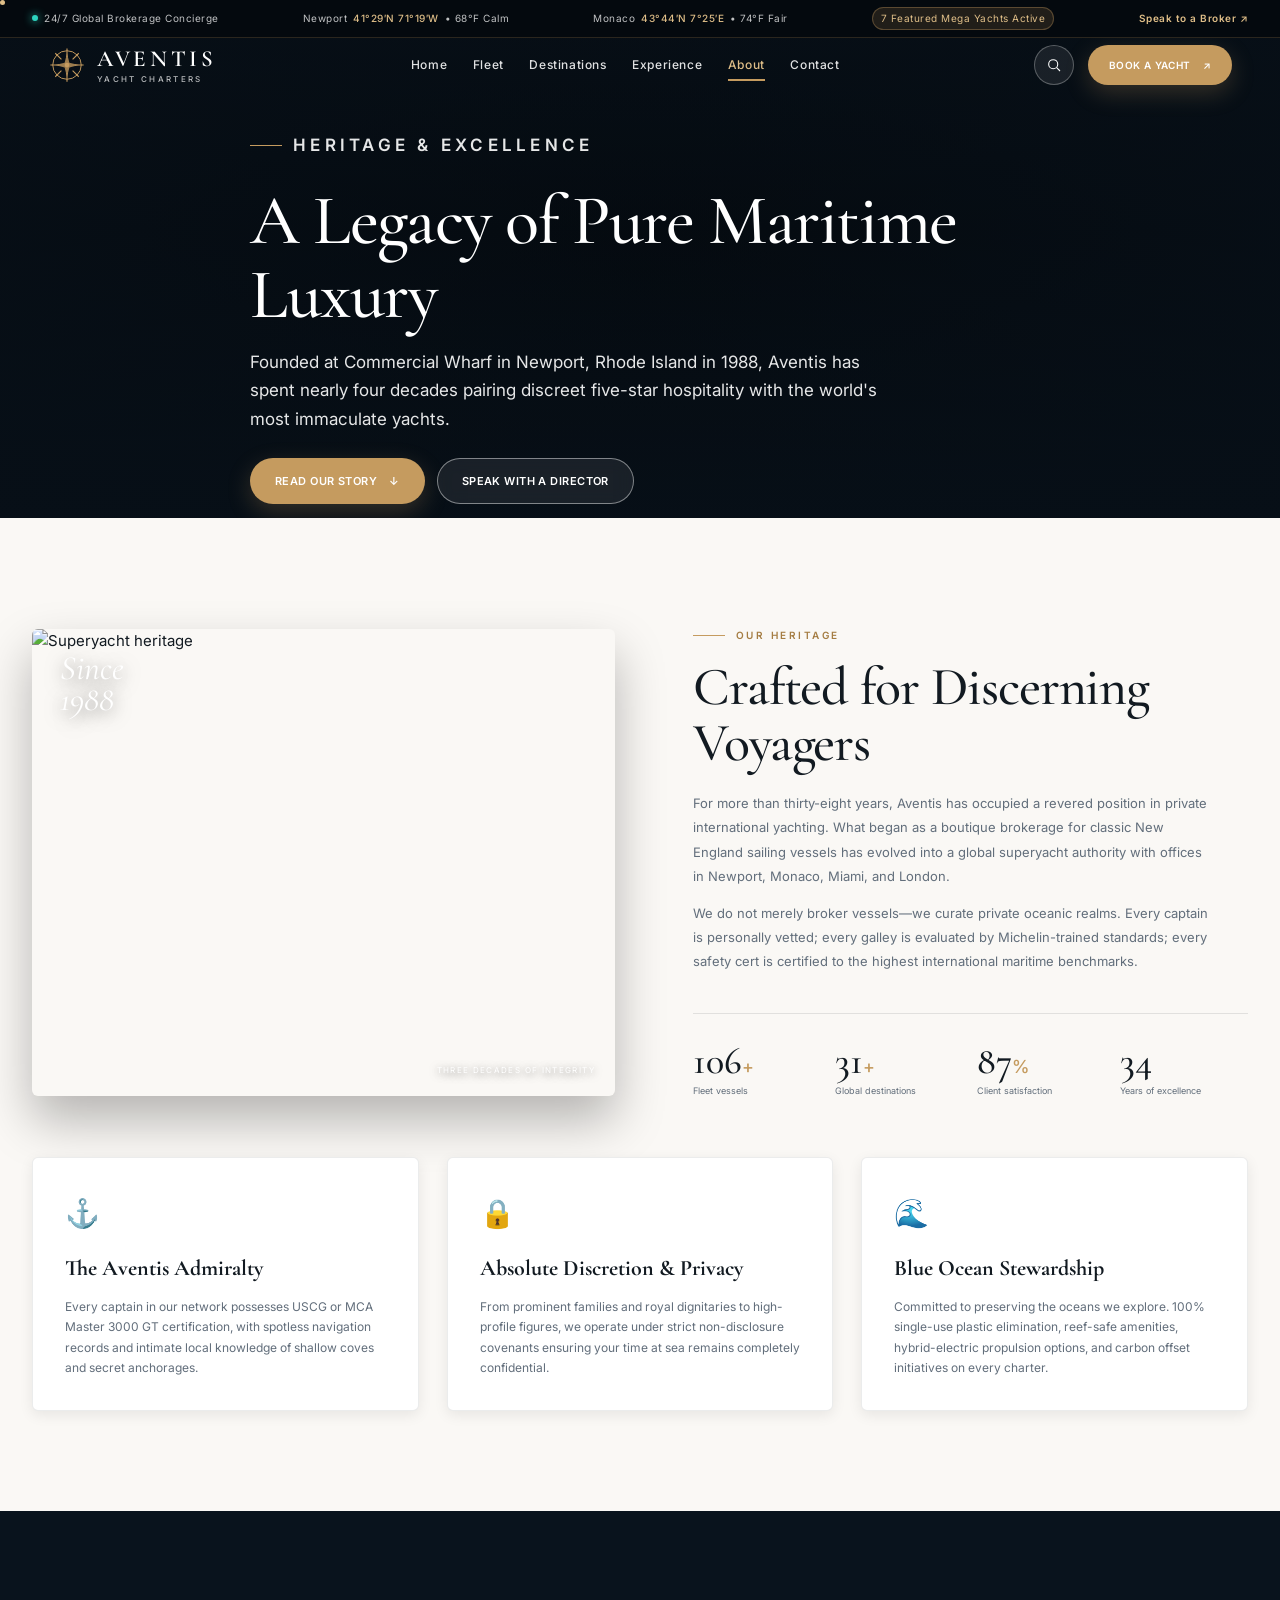
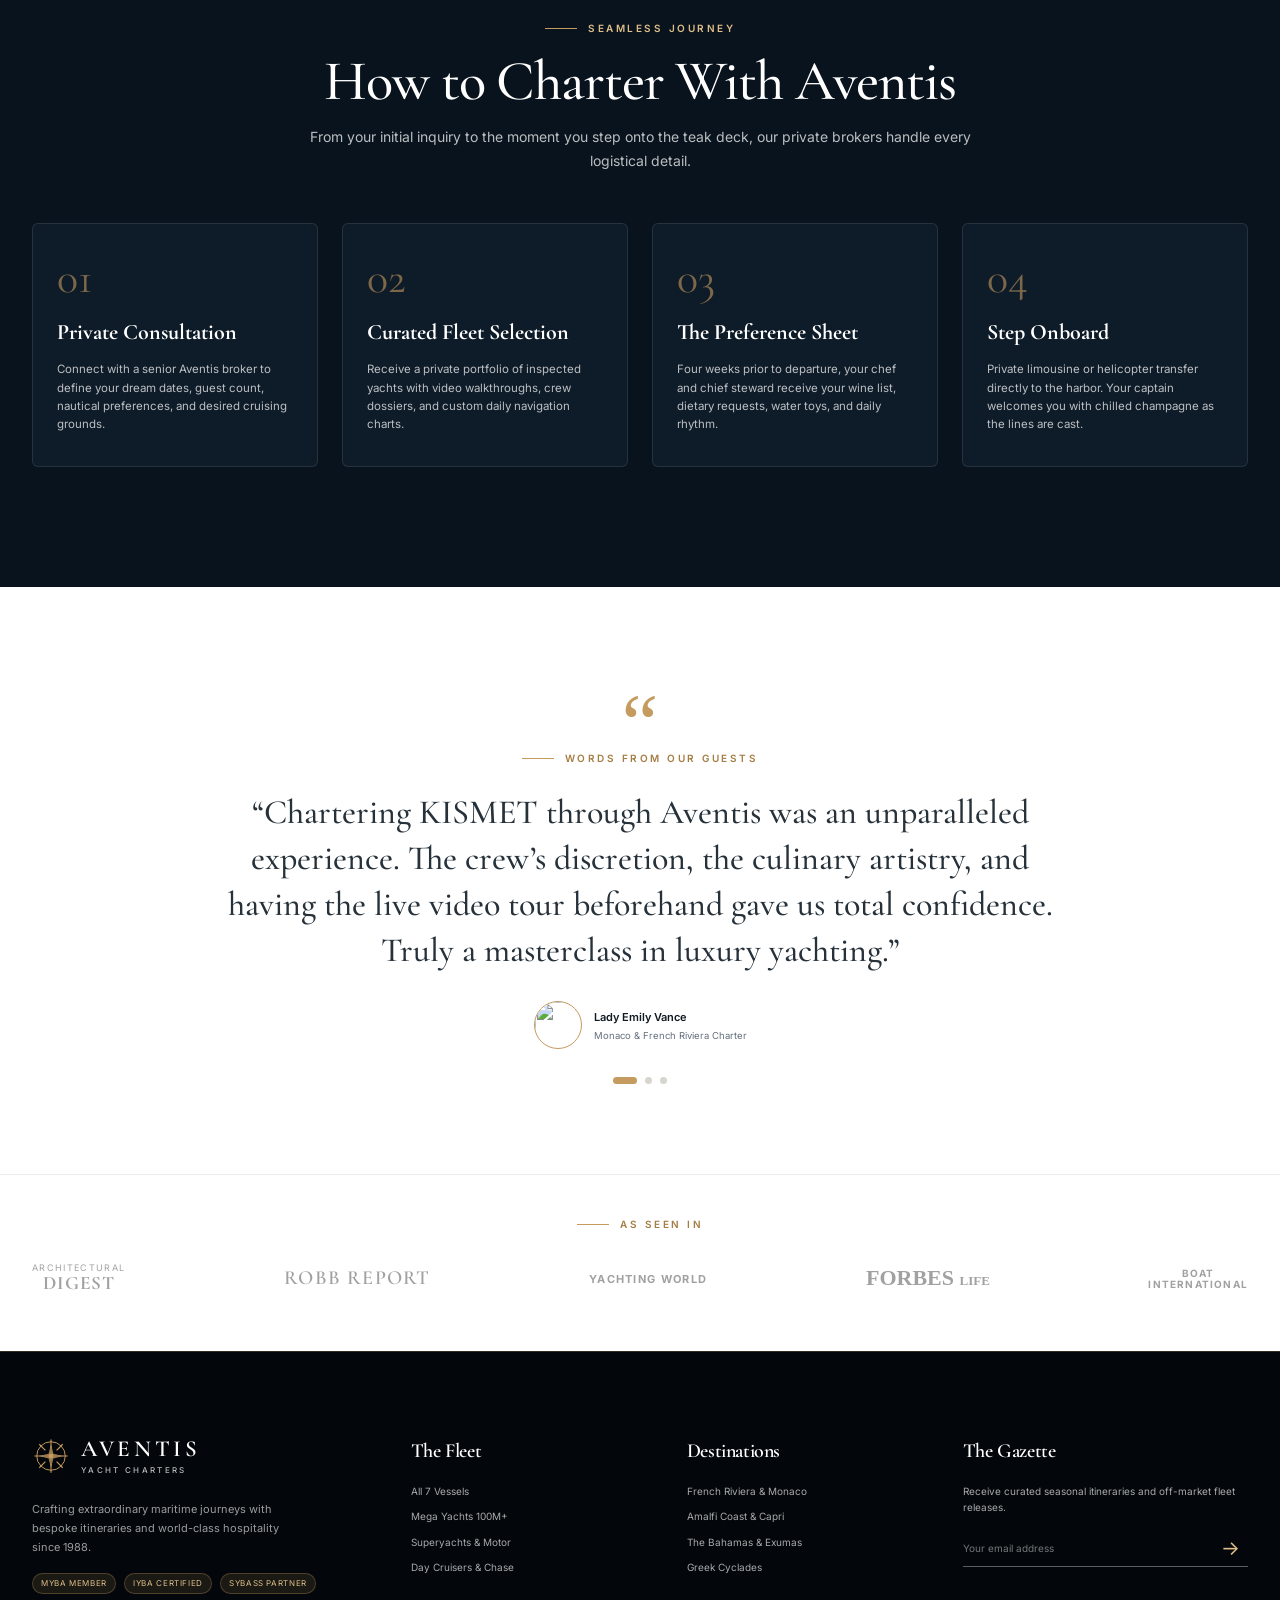
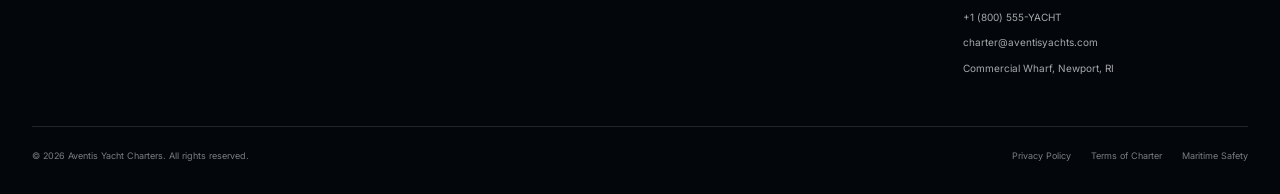
==== about.html @ bdf1cda4 "Update yacht website pages and media Co-authored-by: Copilot <223556219+Copilot@users.noreply.github" ====
<!doctype html>
<html lang="en">
<head>
  <meta charset="utf-8">
  <meta name="viewport" content="width=device-width, initial-scale=1">
  <meta name="theme-color" content="#070f17">
  <meta name="description" content="Discover the Aventis heritage. Established in 1988, setting the benchmark for luxury private yacht charters, master captain standards, and blue ocean stewardship.">
  <title>About Us — The Aventis Heritage &amp; Admiralty Standards</title>
  <link rel="preconnect" href="https://fonts.googleapis.com">
  <link rel="preconnect" href="https://fonts.gstatic.com" crossorigin>
  <link href="https://fonts.googleapis.com/css2?family=Cormorant+Garamond:ital,wght@0,400;0,500;0,600;0,700;1,400;1,600&family=Inter:wght@300;400;500;600;700&display=swap" rel="stylesheet">
  
  <!-- Modular Stylesheets -->
  <link rel="stylesheet" href="css/global.css">
  <link rel="stylesheet" href="css/about.css">
  <link rel="stylesheet" href="css/modals.css">

  <!-- Modular Scripts -->
  <script src="js/global.js" defer></script>
  <script src="js/video-manager.js" defer></script>
  <script src="js/contact.js" defer></script>
</head>
<body>
  <a class="skip-link" href="#main">Skip to content</a>
  <div class="cursor-dot" aria-hidden="true"></div>
  <div class="cursor-ring" aria-hidden="true"></div>

  <!-- Top Ocean Ticker -->
  <div class="top-status-bar" aria-label="Global charter status">
    <div class="container status-bar-inner">
      <span class="status-item"><i class="status-beacon"></i> 24/7 Global Brokerage Concierge</span>
      <span class="status-item">Newport <strong>41°29′N 71°19′W</strong> • 68°F Calm</span>
      <span class="status-item">Monaco <strong>43°44′N 7°25′E</strong> • 74°F Fair</span>
      <span class="status-item status-badge-hot">7 Featured Mega Yachts Active</span>
      <a class="status-link" href="contact.html">Speak to a Broker ↗</a>
    </div>
  </div>

  <header class="site-header" id="main-header">
    <a class="brand" href="index.html" aria-label="Aventis Yacht Charters home">
      <svg class="brand-mark" viewBox="0 0 48 48" aria-hidden="true">
        <circle cx="24" cy="24" r="18" fill="none" stroke="currentColor" stroke-width="1.2"/>
        <circle cx="24" cy="24" r="3" fill="currentColor"/>
        <path d="M24 3v11m0 20v11M3 24h11m20 0h11M9.15 9.15l7.78 7.78m14.14 14.14 7.78 7.78m0-29.7-7.78 7.78M16.93 31.07l-7.78 7.78" fill="none" stroke="currentColor" stroke-width="1.4"/>
        <path d="m24 9 3 12-3 3-3-3 3-12Zm15 15-12 3-3-3 3-3 12 3ZM24 39l-3-12 3-3 3 3-3 12ZM9 24l12-3 3 3-3 3-12-3Z" fill="currentColor" opacity=".78"/>
      </svg>
      <span class="brand-type"><strong>AVENTIS</strong><small>YACHT CHARTERS</small></span>
    </a>
    <nav class="desktop-nav" aria-label="Main navigation">
      <a href="index.html">Home</a>
      <a href="fleet.html">Fleet</a>
      <a href="destinations.html">Destinations</a>
      <a href="experience.html">Experience</a>
      <a href="about.html" class="active">About</a>
      <a href="contact.html">Contact</a>
    </nav>
    <div class="header-actions">
      <button class="icon-button search-open" type="button" aria-label="Open yacht search">
        <svg viewBox="0 0 24 24" aria-hidden="true"><circle cx="10.8" cy="10.8" r="6.8"/><path d="m16 16 5 5"/></svg>
      </button>
      <button class="button button-gold header-book" type="button" data-open-booking>Book a Yacht <span aria-hidden="true">↗</span></button>
      <button class="menu-toggle" type="button" aria-expanded="false" aria-controls="mobile-nav" aria-label="Open navigation"><span></span><span></span></button>
    </div>
    <nav class="mobile-nav" id="mobile-nav" aria-label="Mobile navigation" hidden>
      <a href="index.html">Home</a>
      <a href="fleet.html">Fleet</a>
      <a href="destinations.html">Destinations</a>
      <a href="experience.html">Experience</a>
      <a href="about.html" class="active">About</a>
      <a href="contact.html">Contact</a>
      <button class="button button-gold" type="button" data-open-booking>Book a Yacht <span aria-hidden="true">↗</span></button>
    </nav>
  </header>

  <main id="main">
    <!-- SUBPAGE HERO BANNER -->
    <section class="subpage-hero" aria-label="About Aventis">
      <video class="subpage-hero-video" autoplay muted loop playsinline preload="auto">
        <source src="Public/Fleet/Sunseeker%2088%20Yacht(1080P_HD).mp4" type="video/mp4">
      </video>
      <div class="subpage-hero-shade"></div>
      <div class="container subpage-hero-content">
        <p class="eyebrow"><span></span>Heritage &amp; Excellence</p>
        <h1>A Legacy of Pure Maritime Luxury</h1>
        <p>Founded at Commercial Wharf in Newport, Rhode Island in 1988, Aventis has spent nearly four decades pairing discreet five-star hospitality with the world's most immaculate yachts.</p>
        <div style="display:flex;gap:12px;flex-wrap:wrap;">
          <a class="button button-gold" href="#heritage-story">Read Our Story <span aria-hidden="true">↓</span></a>
          <button class="button button-glass" type="button" data-open-booking>Speak With a Director</button>
        </div>
      </div>
    </section>

    <!-- HERITAGE & PEDIGREE -->
    <section class="about-section section-light" id="heritage-story">
      <div class="container about-grid">
        <div class="about-image media-frame reveal">
          <img src="https://images.unsplash.com/photo-1544551763-46a013bb70d5?auto=format&fit=crop&w=1200&q=85" alt="Superyacht heritage" loading="lazy">
          <span class="heritage-badge">Since<br>1988</span>
          <span class="image-caption">Three Decades of Integrity</span>
        </div>
        <div class="about-copy reveal">
          <p class="eyebrow eyebrow-dark"><span></span>Our heritage</p>
          <h2>Crafted for Discerning Voyagers</h2>
          <p>For more than thirty-eight years, Aventis has occupied a revered position in private international yachting. What began as a boutique brokerage for classic New England sailing vessels has evolved into a global superyacht authority with offices in Newport, Monaco, Miami, and London.</p>
          <p>We do not merely broker vessels—we curate private oceanic realms. Every captain is personally vetted; every galley is evaluated by Michelin-trained standards; every safety cert is certified to the highest international maritime benchmarks.</p>
          
          <div class="stats-grid" aria-label="Aventis by the numbers">
            <div class="stat"><strong><span class="stat-number" data-target="120">0</span><em>+</em></strong><span>Fleet vessels</span></div>
            <div class="stat"><strong><span class="stat-number" data-target="35">0</span><em>+</em></strong><span>Global destinations</span></div>
            <div class="stat"><strong><span class="stat-number" data-target="98">0</span><em>%</em></strong><span>Client satisfaction</span></div>
            <div class="stat"><strong><span class="stat-number" data-target="38">0</span></strong><span>Years of excellence</span></div>
          </div>
        </div>
      </div>

      <!-- THE 3 AVENTIS PILLARS -->
      <div class="container about-pillars-grid reveal">
        <div class="about-pillar-card">
          <div class="pillar-icon">⚓</div>
          <h4>The Aventis Admiralty</h4>
          <p>Every captain in our network possesses USCG or MCA Master 3000 GT certification, with spotless navigation records and intimate local knowledge of shallow coves and secret anchorages.</p>
        </div>
        <div class="about-pillar-card">
          <div class="pillar-icon">🔒</div>
          <h4>Absolute Discretion &amp; Privacy</h4>
          <p>From prominent families and royal dignitaries to high-profile figures, we operate under strict non-disclosure covenants ensuring your time at sea remains completely confidential.</p>
        </div>
        <div class="about-pillar-card">
          <div class="pillar-icon">🌊</div>
          <h4>Blue Ocean Stewardship</h4>
          <p>Committed to preserving the oceans we explore. 100% single-use plastic elimination, reef-safe amenities, hybrid-electric propulsion options, and carbon offset initiatives on every charter.</p>
        </div>
      </div>
    </section>

    <!-- CHARTER PROCESS: HOW IT WORKS -->
    <section class="process-section section-dark">
      <div class="container">
        <div class="section-heading centered reveal">
          <p class="eyebrow"><span></span>Seamless Journey</p>
          <h2>How to Charter With Aventis</h2>
          <p>From your initial inquiry to the moment you step onto the teak deck, our private brokers handle every logistical detail.</p>
        </div>
        <div class="process-steps-grid reveal">
          <div class="process-card">
            <span class="process-number">01</span>
            <h4>Private Consultation</h4>
            <p>Connect with a senior Aventis broker to define your dream dates, guest count, nautical preferences, and desired cruising grounds.</p>
          </div>
          <div class="process-card">
            <span class="process-number">02</span>
            <h4>Curated Fleet Selection</h4>
            <p>Receive a private portfolio of inspected yachts with video walkthroughs, crew dossiers, and custom daily navigation charts.</p>
          </div>
          <div class="process-card">
            <span class="process-number">03</span>
            <h4>The Preference Sheet</h4>
            <p>Four weeks prior to departure, your chef and chief steward receive your wine list, dietary requests, water toys, and daily rhythm.</p>
          </div>
          <div class="process-card">
            <span class="process-number">04</span>
            <h4>Step Onboard</h4>
            <p>Private limousine or helicopter transfer directly to the harbor. Your captain welcomes you with chilled champagne as the lines are cast.</p>
          </div>
        </div>
      </div>
    </section>

    <!-- TESTIMONIALS & CLIENT WORDS -->
    <section class="testimonials-section">
      <div class="container testimonial-container reveal">
        <span class="quote-mark" aria-hidden="true">“</span>
        <p class="eyebrow eyebrow-dark"><span></span>Words from our guests</p>
        
        <div class="testimonial-slide active" data-testimonial="0">
          <blockquote>“Chartering KISMET through Aventis was an unparalleled experience. The crew’s discretion, the culinary artistry, and having the live video tour beforehand gave us total confidence. Truly a masterclass in luxury yachting.”</blockquote>
          <div class="author">
            <img src="https://images.unsplash.com/photo-1534528741775-53994a69daeb?auto=format&fit=crop&w=160&h=160&q=80" alt="" loading="lazy">
            <div><strong>Lady Emily Vance</strong><span>Monaco &amp; French Riviera Charter</span></div>
          </div>
        </div>

        <div class="testimonial-slide" data-testimonial="1" aria-hidden="true">
          <blockquote>“From the first conversation in Newport to our final sunset in the Exumas on M/Y ONYX, every detail was effortless. The chef accommodated every dietary desire of our three children without skipping a beat.”</blockquote>
          <div class="author">
            <img src="https://images.unsplash.com/photo-1500648767791-00dcc994a43e?auto=format&fit=crop&w=160&h=160&q=80" alt="" loading="lazy">
            <div><strong>James R. Whitmore</strong><span>Bahamas Charter Client</span></div>
          </div>
        </div>

        <div class="testimonial-slide" data-testimonial="2" aria-hidden="true">
          <blockquote>“A truly bespoke service. Our captain steered us into quiet bays in the Greek Cyclades that other vessels simply didn’t know existed. We have already booked our third summer with Aventis.”</blockquote>
          <div class="author">
            <img src="https://images.unsplash.com/photo-1531123897727-8f129e1688ce?auto=format&fit=crop&w=160&h=160&q=80" alt="" loading="lazy">
            <div><strong>Isabelle Laurent</strong><span>Greek Cyclades &amp; Amalfi Client</span></div>
          </div>
        </div>

        <div class="testimonial-controls" role="group" aria-label="Choose a testimonial">
          <button class="testimonial-dot active" type="button" aria-label="Testimonial 1" aria-pressed="true"></button>
          <button class="testimonial-dot" type="button" aria-label="Testimonial 2" aria-pressed="false"></button>
          <button class="testimonial-dot" type="button" aria-label="Testimonial 3" aria-pressed="false"></button>
        </div>
      </div>
    </section>

    <!-- PRESS SECTION -->
    <section class="press-section">
      <div class="container press-inner">
        <p class="eyebrow eyebrow-dark"><span></span>As seen in</p>
        <div class="press-logos">
          <span>ARCHITECTURAL<br><b>DIGEST</b></span>
          <span class="robb">ROBB REPORT</span>
          <span class="yachting">YACHTING WORLD</span>
          <span class="forbes">FORBES <i>LIFE</i></span>
          <span class="boat">BOAT<br>INTERNATIONAL</span>
        </div>
      </div>
    </section>
  </main>

  <!-- FOOTER -->
  <footer class="site-footer">
    <div class="container footer-grid">
      <div class="footer-brand">
        <a class="brand" href="index.html" aria-label="Aventis Yacht Charters home">
          <svg class="brand-mark" viewBox="0 0 48 48" aria-hidden="true"><circle cx="24" cy="24" r="18" fill="none" stroke="currentColor" stroke-width="1.2"/><circle cx="24" cy="24" r="3" fill="currentColor"/><path d="M24 3v11m0 20v11M3 24h11m20 0h11M9.15 9.15l7.78 7.78m14.14 14.14 7.78 7.78m0-29.7-7.78 7.78M16.93 31.07l-7.78 7.78" fill="none" stroke="currentColor" stroke-width="1.4"/><path d="m24 9 3 12-3 3-3-3 3-12Zm15 15-12 3-3-3 3-3 12 3ZM24 39l-3-12 3-3 3 3-3 12ZM9 24l12-3 3 3-3 3-12-3Z" fill="currentColor" opacity=".78"/></svg>
          <span class="brand-type"><strong>AVENTIS</strong><small>YACHT CHARTERS</small></span>
        </a>
        <p>Crafting extraordinary maritime journeys with bespoke itineraries and world-class hospitality since 1988.</p>
        <div class="accreditations-row">
          <span class="cert-pill">MYBA Member</span>
          <span class="cert-pill">IYBA Certified</span>
          <span class="cert-pill">SYBAss Partner</span>
        </div>
      </div>
      <div class="footer-column">
        <h2>The Fleet</h2>
        <a href="fleet.html">All 7 Vessels</a>
        <a href="fleet.html">Mega Yachts 100M+</a>
        <a href="fleet.html">Superyachts &amp; Motor</a>
        <a href="fleet.html">Day Cruisers &amp; Chase</a>
      </div>
      <div class="footer-column">
        <h2>Destinations</h2>
        <a href="destinations.html">French Riviera &amp; Monaco</a>
        <a href="destinations.html">Amalfi Coast &amp; Capri</a>
        <a href="destinations.html">The Bahamas &amp; Exumas</a>
        <a href="destinations.html">Greek Cyclades</a>
      </div>
      <div class="footer-column footer-concierge">
        <h2>The Gazette</h2>
        <p>Receive curated seasonal itineraries and off-market fleet releases.</p>
        <form class="newsletter-form">
          <label class="visually-hidden" for="newsletter-email">Email address</label>
          <input id="newsletter-email" name="email" type="email" placeholder="Your email address" required>
          <button type="submit" aria-label="Sign up for the newsletter">→</button>
        </form>
        <p class="form-status" aria-live="polite"></p>
        <a href="tel:+18005559224">+1 (800) 555-YACHT</a>
        <a href="mailto:charter@aventisyachts.com">charter@aventisyachts.com</a>
        <span>Commercial Wharf, Newport, RI</span>
      </div>
    </div>

    <div class="container footer-bottom">
      <span>© 2026 Aventis Yacht Charters. All rights reserved.</span>
      <div>
        <a href="contact.html">Privacy Policy</a>
        <a href="contact.html">Terms of Charter</a>
        <a href="contact.html">Maritime Safety</a>
      </div>
    </div>
  </footer>

  <!-- MODALS -->
  <dialog class="site-dialog search-dialog" id="search-modal" aria-labelledby="search-title">
    <button class="dialog-close" type="button" aria-label="Close search">×</button>
    <div class="dialog-inner">
      <p class="eyebrow"><span></span>Find your next escape</p>
      <h2 id="search-title">Where will the sea take you?</h2>
      <form class="search-form">
        <label class="visually-hidden" for="yacht-search">Search yachts and destinations</label>
        <input id="yacht-search" type="search" placeholder="Try “Newport”, “Monaco”, or “heritage”">
        <button type="submit" aria-label="Search">↗</button>
      </form>
      <p class="search-result" aria-live="polite"></p>
    </div>
  </dialog>

  <dialog class="site-dialog booking-dialog" id="booking-modal" aria-labelledby="booking-title">
    <button class="dialog-close" type="button" aria-label="Close booking request">×</button>
    <div class="dialog-inner">
      <p class="eyebrow"><span></span>Your journey begins here</p>
      <h2 id="booking-title">Speak with a Charter Broker</h2>
      <p class="dialog-intro">Tell us a little about the voyage you have in mind. We will curate the ideal yacht, captain, and itinerary.</p>
      <form class="booking-form">
        <label>
          <span>Preferred Vessel</span>
          <select name="yacht" id="booking-yacht-select">
            <option value="">Select a yacht</option>
            <option value="KISMET">KISMET (400 FT / 122M Mega Yacht)</option>
            <option value="LANA">LANA (351 FT / 107M Mega Yacht)</option>
            <option value="ENERGY">ENERGY (255 FT / 78M Superyacht)</option>
            <option value="M/Y ONYX">M/Y ONYX (110 FT Riva Dolcevita)</option>
            <option value="Sunseeker 88 Yacht">Sunseeker 88 Yacht</option>
            <option value="Sunseeker 76 Yacht">Sunseeker 76 Yacht</option>
            <option value="Riva Rivamare">Riva Rivamare (39 FT Day Cruiser)</option>
            <option value="Open to recommendations">Open to recommendations</option>
          </select>
        </label>
        <label>
          <span>Destination or Region</span>
          <input name="destination" placeholder="Where would you like to sail?" required>
        </label>
        <div class="form-row">
          <label>
            <span>Preferred Dates</span>
            <input name="dates" placeholder="e.g. Summer 2026 or specific week">
          </label>
          <label>
            <span>Number of Guests</span>
            <input name="guests" type="number" min="1" max="36" placeholder="e.g. 10">
          </label>
        </div>
        <div class="form-row">
          <label>
            <span>Your Name</span>
            <input name="name" placeholder="Full name" required>
          </label>
          <label>
            <span>Email Address</span>
            <input name="email" type="email" placeholder="name@domain.com" required>
          </label>
        </div>
        <label>
          <span>Special Requests</span>
          <textarea name="requests" rows="3" placeholder="Share anything that would make it extraordinary..."></textarea>
        </label>
        <button class="button button-gold" type="submit">Prepare my inquiry <span aria-hidden="true">↗</span></button>
        <p class="form-status" aria-live="polite">This preview prepares your bespoke inquiry.</p>
      </form>
    </div>
  </dialog>
</body>
</html>
---- css/global.css ----
/* ==========================================================================
   AVENTIS YACHT CHARTERS - GLOBAL DESIGN SYSTEM & FOUNDATION
   ========================================================================== */

:root {
  color-scheme: light;
  --navy: #070f17;
  --navy-dark: #03070b;
  --navy-card: #0e1b28;
  --navy-raised: #132435;
  --gold: #c59b5f;
  --gold-light: #dfbe88;
  --gold-glow: rgba(197, 155, 95, 0.35);
  --cream: #faf8f5;
  --cream-card: #f4efea;
  --cream-light: #ffffff;
  --ink: #121a21;
  --muted: #626e7b;
  --dim: rgba(255, 255, 255, 0.72);
  --serif: "Cormorant Garamond", Georgia, serif;
  --sans: "Inter", -apple-system, BlinkMacSystemFont, "Segoe UI", sans-serif;
  --ease: cubic-bezier(0.16, 1, 0.3, 1);
  --shadow-sm: 0 4px 14px rgba(0, 0, 0, 0.08);
  --shadow-md: 0 12px 32px rgba(0, 0, 0, 0.16);
  --shadow-lg: 0 24px 50px rgba(0, 0, 0, 0.28);
  --shadow-glow: 0 8px 30px rgba(197, 155, 95, 0.25);
}

* { box-sizing: border-box; }
html { scroll-behavior: smooth; scroll-padding-top: 100px; }
body {
  margin: 0;
  background: var(--cream);
  color: var(--ink);
  font-family: var(--sans);
  font-size: 15px;
  line-height: 1.65;
  -webkit-font-smoothing: antialiased;
}
body.dialog-open { overflow: hidden; }

button, input, textarea, select { font: inherit; }
button, a { -webkit-tap-highlight-color: transparent; }
button { color: inherit; }
a { color: inherit; text-decoration: none; }
img, video { display: block; width: 100%; }
::selection { background: var(--gold); color: white; }

.container {
  width: min(1360px, calc(100% - 64px));
  margin-inline: auto;
}

.visually-hidden {
  position: absolute;
  width: 1px;
  height: 1px;
  padding: 0;
  margin: -1px;
  overflow: hidden;
  clip: rect(0, 0, 0, 0);
  white-space: nowrap;
  border: 0;
}

.skip-link {
  position: fixed;
  z-index: 2000;
  top: 12px;
  left: 12px;
  transform: translateY(-160%);
  padding: 10px 16px;
  background: white;
  color: var(--navy);
  font-weight: 600;
  border-radius: 4px;
  transition: transform 0.2s;
}
.skip-link:focus { transform: translateY(0); }

/* TOP OCEAN STATUS TICKER */
.top-status-bar {
  position: relative;
  z-index: 1001;
  background: #04090e;
  border-bottom: 1px solid rgba(197, 155, 95, 0.2);
  color: rgba(255, 255, 255, 0.75);
  font-size: 10px;
  letter-spacing: 0.05em;
  padding: 7px 0;
}
.status-bar-inner {
  display: flex;
  align-items: center;
  justify-content: space-between;
  flex-wrap: wrap;
  gap: 12px;
}
.status-item {
  display: inline-flex;
  align-items: center;
  gap: 6px;
}
.status-item strong {
  color: var(--gold-light);
  font-weight: 500;
}
.status-beacon {
  width: 6px;
  height: 6px;
  background: #2dd4bf;
  border-radius: 50%;
  box-shadow: 0 0 8px #2dd4bf;
  animation: pulse-dot 2s infinite ease-in-out;
}
.status-badge-hot {
  background: rgba(197, 155, 95, 0.15);
  border: 1px solid rgba(197, 155, 95, 0.35);
  padding: 2px 8px;
  border-radius: 999px;
  color: var(--gold-light);
}
.status-link {
  color: var(--gold-light);
  font-weight: 600;
  transition: color 0.2s;
}
.status-link:hover { color: #ffffff; }

/* SITE HEADER */
.site-header {
  position: fixed;
  top: 29px;
  right: 0;
  left: 0;
  z-index: 1000;
  display: flex;
  align-items: center;
  justify-content: space-between;
  padding: 16px 48px;
  color: #fff;
  transition: top 0.3s ease, background 0.4s ease, padding 0.4s ease, box-shadow 0.4s ease, border-color 0.4s ease;
}
.site-header.scrolled {
  top: 0;
  padding-block: 12px;
  background: rgba(7, 15, 23, 0.94);
  border-bottom: 1px solid rgba(197, 155, 95, 0.25);
  box-shadow: 0 10px 30px rgba(0, 0, 0, 0.35);
  backdrop-filter: blur(18px);
}
.brand {
  display: inline-flex;
  align-items: center;
  gap: 11px;
  flex: 0 0 auto;
  color: var(--gold);
}
.brand-mark { width: 38px; height: 38px; }
.brand-type { display: grid; line-height: 1.05; }
.brand-type strong {
  color: white;
  font-family: var(--serif);
  font-size: 23px;
  font-weight: 600;
  letter-spacing: 0.16em;
}
.brand-type small {
  color: rgba(255, 255, 255, 0.72);
  font-size: 8px;
  font-weight: 500;
  letter-spacing: 0.29em;
  margin-top: 4px;
}
.desktop-nav {
  display: flex;
  align-items: center;
  gap: clamp(16px, 2vw, 32px);
  margin-inline: auto;
  padding-inline: 24px;
}
.desktop-nav a {
  position: relative;
  color: rgba(255, 255, 255, 0.88);
  font-size: 12px;
  font-weight: 500;
  letter-spacing: 0.05em;
  transition: color 0.25s;
}
.desktop-nav a::after {
  position: absolute;
  content: "";
  left: 50%;
  bottom: -6px;
  width: 0;
  height: 1.5px;
  background: var(--gold);
  transition: width 0.3s var(--ease), left 0.3s var(--ease);
}
.desktop-nav a:hover,
.desktop-nav a.active {
  color: var(--gold-light);
}
.desktop-nav a:hover::after,
.desktop-nav a.active::after {
  left: 0;
  width: 100%;
}

.header-actions { display: flex; align-items: center; gap: 14px; }
.icon-button, .menu-toggle {
  width: 40px;
  height: 40px;
  display: grid;
  place-items: center;
  background: rgba(255, 255, 255, 0.08);
  border: 1px solid rgba(255, 255, 255, 0.28);
  border-radius: 50%;
  color: white;
  cursor: pointer;
  transition: all 0.3s;
}
.icon-button:hover { border-color: var(--gold); color: var(--gold); }
.icon-button svg { width: 16px; height: 16px; fill: none; stroke: currentColor; stroke-width: 1.6; }

/* BUTTONS */
.button {
  min-height: 46px;
  display: inline-flex;
  align-items: center;
  justify-content: center;
  gap: 12px;
  padding: 12px 24px;
  border: 1px solid transparent;
  border-radius: 999px;
  font-size: 11px;
  font-weight: 600;
  letter-spacing: 0.04em;
  text-transform: uppercase;
  cursor: pointer;
  transition: transform 0.3s var(--ease), background 0.3s, color 0.3s, border-color 0.3s, box-shadow 0.3s;
}
.button:hover { transform: translateY(-2px); }
.button-gold {
  background: var(--gold);
  color: white;
  box-shadow: 0 8px 24px rgba(197, 155, 95, 0.24);
}
.button-gold:hover {
  background: var(--gold-light);
  color: var(--navy);
  box-shadow: 0 8px 28px rgba(197, 155, 95, 0.36);
}
.header-book { min-height: 40px; padding: 10px 20px; font-size: 10px; }
.button-glass {
  color: #fff;
  border-color: rgba(255, 255, 255, 0.45);
  background: rgba(255, 255, 255, 0.08);
  backdrop-filter: blur(8px);
}
.button-glass:hover {
  border-color: var(--gold);
  background: rgba(197, 155, 95, 0.18);
  color: var(--gold-light);
}

.button-gold-sm, .button-glass-sm {
  min-height: 38px;
  padding: 8px 16px;
  border-radius: 999px;
  font-size: 10px;
  font-weight: 600;
  letter-spacing: 0.03em;
  display: inline-flex;
  align-items: center;
  justify-content: center;
  gap: 8px;
  cursor: pointer;
  transition: all 0.25s;
}
.button-gold-sm {
  background: var(--gold);
  color: white;
  border: 1px solid var(--gold);
}
.button-gold-sm:hover {
  background: var(--gold-light);
  color: var(--navy);
}
.button-glass-sm {
  background: rgba(255, 255, 255, 0.06);
  border: 1px solid rgba(255, 255, 255, 0.2);
  color: rgba(255, 255, 255, 0.9);
}
.button-glass-sm:hover {
  border-color: var(--gold);
  background: rgba(197, 155, 95, 0.15);
  color: var(--gold-light);
}

.play-mini { font-size: 9px; }
.menu-toggle, .mobile-nav { display: none; }

/* SECTIONS COMMON STYLING */
.section-dark {
  background: var(--navy);
  color: white;
}
.section-light {
  background: var(--cream);
  color: var(--ink);
}
.eyebrow {
  display: flex;
  align-items: center;
  gap: 11px;
  margin: 0 0 16px;
  color: var(--gold-light);
  font-size: 10px;
  font-weight: 600;
  letter-spacing: 0.25em;
  line-height: 1.5;
  text-transform: uppercase;
}
.eyebrow > span {
  display: inline-block;
  width: 32px;
  height: 1px;
  background: var(--gold);
}
.eyebrow-dark { color: #a57d43; }

h1, h2, h3, h4, p { margin-top: 0; }
h1, h2, h3 { font-family: var(--serif); font-weight: 500; letter-spacing: -0.02em; line-height: 1.05; }
.section-heading {
  max-width: 720px;
  margin: 0 auto 40px;
}
.section-heading.centered { text-align: center; }
.section-heading.centered .eyebrow { justify-content: center; }
.section-heading h2 {
  margin: 0 0 14px;
  font-size: clamp(40px, 4.4vw, 62px);
}
.section-dark .section-heading h2 { color: white; }
.section-light .section-heading h2 { color: var(--ink); }
.section-heading > p:last-child {
  margin-bottom: 0;
  font-size: 14px;
  line-height: 1.7;
}
.section-dark .section-heading > p:last-child { color: var(--dim); }
.section-light .section-heading > p:last-child { color: var(--muted); }

/* PULSE DOT ANIMATION */
.pulse-dot {
  display: inline-block;
  width: 6px;
  height: 6px;
  border-radius: 50%;
  background: #2dd4bf;
  box-shadow: 0 0 8px #2dd4bf;
  animation: pulse-dot 1.8s infinite ease-in-out;
}
@keyframes pulse-dot {
  0%, 100% { transform: scale(1); opacity: 1; }
  50% { transform: scale(1.4); opacity: 0.6; }
}

/* SUBPAGE HERO HEADER BANNER */
.subpage-hero {
  position: relative;
  min-height: 480px;
  height: 52vh;
  display: flex;
  align-items: center;
  overflow: hidden;
  background: var(--navy-dark);
  color: white;
  padding-top: 80px;
}
.subpage-hero-video {
  position: absolute;
  inset: 0;
  width: 100%;
  height: 100%;
  object-fit: cover;
  opacity: 0.72;
}
.subpage-hero-shade {
  position: absolute;
  inset: 0;
  background: radial-gradient(circle at center, rgba(7, 15, 23, 0.4) 0%, rgba(7, 15, 23, 0.88) 100%),
              linear-gradient(180deg, rgba(7, 15, 23, 0.65) 0%, transparent 40%, rgba(7, 15, 23, 0.95) 100%);
  pointer-events: none;
}
.subpage-hero-content {
  position: relative;
  z-index: 2;
  max-width: 780px;
}
.subpage-hero-content h1 {
  font-size: clamp(44px, 5.5vw, 76px);
  margin-bottom: 16px;
}
.subpage-hero-content p {
  color: rgba(255, 255, 255, 0.9);
  font-size: clamp(14px, 1.4vw, 17px);
  line-height: 1.7;
  max-width: 640px;
  margin-bottom: 24px;
}

/* REVEAL ANIMATIONS */
.reveal {
  opacity: 0;
  transform: translateY(20px);
  transition: opacity 0.8s ease, transform 0.8s var(--ease);
}
.reveal.is-visible {
  opacity: 1;
  transform: translateY(0);
}

/* CUSTOM CURSOR */
.cursor-dot, .cursor-ring {
  position: fixed;
  z-index: 1500;
  top: 0;
  left: 0;
  pointer-events: none;
  opacity: 0;
  border-radius: 50%;
}
.cursor-dot { width: 5px; height: 5px; background: var(--gold-light); }
.cursor-ring {
  width: 34px;
  height: 34px;
  border: 1px solid rgba(223, 190, 136, 0.8);
  transition: width 0.25s, height 0.25s, background 0.25s, opacity 0.2s;
}
.cursor-ring.hovering {
  width: 54px;
  height: 54px;
  background: rgba(197, 155, 95, 0.12);
  mix-blend-mode: difference;
}

/* FOOTER */
.site-footer {
  padding: 85px 0 30px;
  background: #03070b;
  color: white;
  border-top: 1px solid rgba(197, 155, 95, 0.25);
}
.footer-grid {
  display: grid;
  grid-template-columns: 1.45fr 1fr 1fr 1.25fr;
  gap: 48px;
  padding-bottom: 50px;
}
.footer-brand > p {
  max-width: 260px;
  margin: 18px 0 16px;
  color: rgba(255, 255, 255, 0.6);
  font-size: 11px;
  line-height: 1.7;
}
.accreditations-row {
  display: flex;
  flex-wrap: wrap;
  gap: 8px;
  margin-top: 12px;
}
.cert-pill {
  padding: 3px 8px;
  background: rgba(197, 155, 95, 0.12);
  border: 1px solid rgba(197, 155, 95, 0.3);
  border-radius: 999px;
  color: var(--gold-light);
  font-size: 8px;
  letter-spacing: 0.08em;
  text-transform: uppercase;
}
.footer-column {
  display: flex;
  flex-direction: column;
  align-items: flex-start;
  gap: 9px;
}
.footer-column h2 {
  margin: 4px 0 12px;
  color: white;
  font-family: var(--serif);
  font-size: 20px;
  font-weight: 600;
}
.footer-column a, .footer-column > span, .footer-column > p {
  margin: 0;
  color: rgba(255, 255, 255, 0.65);
  font-size: 10px;
  transition: color 0.2s;
}
.footer-column a:hover { color: var(--gold-light); }
.newsletter-form {
  display: flex;
  width: 100%;
  margin: 6px 0 10px;
  border-bottom: 1px solid rgba(255, 255, 255, 0.35);
}
.newsletter-form input {
  min-width: 0;
  flex: 1;
  padding: 9px 0;
  border: 0;
  outline: 0;
  background: transparent;
  color: white;
  font-size: 10px;
}
.newsletter-form input::placeholder { color: rgba(255, 255, 255, 0.45); }
.newsletter-form button {
  width: 35px;
  border: 0;
  background: transparent;
  color: var(--gold-light);
  font-size: 20px;
  cursor: pointer;
}
.form-status {
  min-height: 14px;
  color: var(--gold-light) !important;
  font-size: 9.5px !important;
}

.footer-bottom {
  display: flex;
  align-items: center;
  justify-content: space-between;
  gap: 20px;
  padding-top: 22px;
  border-top: 1px solid rgba(255, 255, 255, 0.12);
  color: rgba(255, 255, 255, 0.48);
  font-size: 9px;
}
.footer-bottom div { display: flex; flex-wrap: wrap; gap: 20px; }
.footer-bottom a:hover { color: var(--gold-light); }

/* RESPONSIVE COMMON */
@media (max-width: 992px) {
  .desktop-nav, .header-book { display: none; }
  .top-status-bar { display: none; }
  .site-header { top: 0; }
  .menu-toggle {
    display: flex;
    flex-direction: column;
    justify-content: center;
    gap: 5px;
    padding: 0 12px;
    border-radius: 50%;
  }
  .menu-toggle span { width: 16px; height: 1.5px; background: white; transition: transform 0.2s; }
  .menu-toggle[aria-expanded="true"] span:first-child { transform: translateY(3.5px) rotate(45deg); }
  .menu-toggle[aria-expanded="true"] span:last-child { transform: translateY(-3.5px) rotate(-45deg); }
  
  .mobile-nav:not([hidden]) {
    position: absolute;
    top: 100%;
    right: 0;
    left: 0;
    display: flex;
    flex-direction: column;
    gap: 0;
    padding: 12px 28px 24px;
    border-top: 1px solid rgba(255, 255, 255, 0.12);
    background: rgba(7, 15, 23, 0.98);
    backdrop-filter: blur(18px);
  }
  .mobile-nav a {
    padding: 12px 0;
    border-bottom: 1px solid rgba(255, 255, 255, 0.08);
    color: rgba(255, 255, 255, 0.88);
    font-size: 13px;
  }
  .mobile-nav a.active { color: var(--gold-light); font-weight: 600; }
  .mobile-nav .button { align-self: flex-start; margin-top: 18px; }
  .footer-grid { grid-template-columns: repeat(2, 1fr); gap: 40px; }
}

@media (max-width: 768px) {
  .container { width: calc(100% - 40px); }
  .site-header { padding: 14px 20px; }
  .brand-mark { width: 34px; height: 34px; }
  .brand-type strong { font-size: 20px; }
}

@media (max-width: 480px) {
  .container { width: calc(100% - 32px); }
  .footer-grid { grid-template-columns: 1fr; gap: 32px; }
  .footer-bottom { flex-direction: column; align-items: flex-start; }
}

@media (pointer: fine) and (min-width: 993px) {
  body, a, button { cursor: none; }
  .cursor-dot, .cursor-ring { opacity: 1; }
}
@media (pointer: coarse) { .cursor-dot, .cursor-ring { display: none; } }
@media (prefers-reduced-motion: reduce) {
  *, *::before, *::after {
    scroll-behavior: auto !important;
    animation-duration: 0.01ms !important;
    animation-iteration-count: 1 !important;
    transition-duration: 0.01ms !important;
  }
  .reveal { opacity: 1; transform: none; }
}
---- css/about.css ----
/* ==========================================================================
   ABOUT PAGE & HERITAGE SPECIFIC STYLES
   ========================================================================== */

.about-section { padding: 110px 0 100px; }
.about-grid {
  display: grid;
  grid-template-columns: 1.05fr 1fr;
  align-items: center;
  gap: 78px;
}
.media-frame {
  position: relative;
  overflow: hidden;
  border-radius: 6px;
  box-shadow: var(--shadow-lg);
}
.about-image { aspect-ratio: 4 / 3.2; }
.about-image img { height: 100%; object-fit: cover; }
.heritage-badge {
  position: absolute;
  top: 25px;
  left: 28px;
  color: white;
  font-family: var(--serif);
  font-size: 34px;
  font-style: italic;
  line-height: 0.9;
  text-shadow: 0 4px 18px rgba(0, 0, 0, 0.6);
}
.image-caption {
  position: absolute;
  right: 20px;
  bottom: 18px;
  color: white;
  font-size: 8px;
  letter-spacing: 0.17em;
  text-transform: uppercase;
  text-shadow: 0 2px 8px rgba(0, 0, 0, 0.65);
}
.about-copy h2 { margin: 0 0 20px; color: var(--ink); font-size: clamp(40px, 4.2vw, 58px); }
.about-copy > p:not(.eyebrow) {
  max-width: 520px;
  color: var(--muted);
  font-size: 13px;
  line-height: 1.85;
}
.stats-grid {
  display: grid;
  grid-template-columns: repeat(4, 1fr);
  gap: 14px;
  margin-top: 40px;
  padding-top: 28px;
  border-top: 1px solid rgba(7, 15, 23, 0.1);
}
.stat { display: flex; flex-direction: column; gap: 4px; }
.stat strong {
  color: var(--ink);
  font-family: var(--serif);
  font-size: 38px;
  font-weight: 500;
  line-height: 1;
}
.stat strong em {
  color: var(--gold);
  font-family: var(--sans);
  font-size: 18px;
  font-style: normal;
}
.stat > span { color: var(--muted); font-size: 9px; line-height: 1.5; }

.about-pillars-grid {
  display: grid;
  grid-template-columns: repeat(3, 1fr);
  gap: 28px;
  margin-top: 60px;
}
.about-pillar-card {
  padding: 32px;
  background: white;
  border: 1px solid rgba(7, 15, 23, 0.08);
  border-radius: 6px;
  box-shadow: var(--shadow-sm);
}
.pillar-icon { font-size: 28px; margin-bottom: 14px; }
.about-pillar-card h4 {
  font-family: var(--serif);
  font-size: 22px;
  margin: 0 0 10px;
  color: var(--ink);
}
.about-pillar-card p {
  color: var(--muted);
  font-size: 12px;
  line-height: 1.7;
  margin: 0;
}

/* CHARTER PROCESS */
.process-section {
  padding: 110px 0 120px;
  background: #09131d;
}
.process-steps-grid {
  display: grid;
  grid-template-columns: repeat(4, 1fr);
  gap: 24px;
  margin-top: 50px;
}
.process-card {
  padding: 32px 24px;
  background: var(--navy-card);
  border: 1px solid rgba(255, 255, 255, 0.1);
  border-radius: 6px;
  position: relative;
  transition: transform 0.3s;
}
.process-card:hover { transform: translateY(-6px); }
.process-number {
  font-family: var(--serif);
  font-size: 44px;
  color: var(--gold);
  opacity: 0.6;
  display: block;
  line-height: 1;
  margin-bottom: 14px;
}
.process-card h4 {
  font-family: var(--serif);
  font-size: 22px;
  color: white;
  margin: 0 0 10px;
}
.process-card p {
  color: var(--dim);
  font-size: 11.5px;
  line-height: 1.6;
  margin: 0;
}

/* TESTIMONIALS */
.testimonials-section {
  padding: 100px 0 90px;
  background: #fff;
}
.testimonial-container {
  position: relative;
  max-width: 860px;
  text-align: center;
}
.quote-mark {
  display: block;
  height: 52px;
  color: var(--gold);
  font-family: Georgia, serif;
  font-size: 82px;
  line-height: 0.9;
}
.testimonial-container > .eyebrow { justify-content: center; margin: 12px 0 24px; }
.testimonial-slide { display: none; }
.testimonial-slide.active { display: block; animation: stage-arrive 0.45s ease-out both; }
.testimonial-slide blockquote {
  margin: 0 auto 28px;
  color: #26313a;
  font-family: var(--serif);
  font-size: clamp(24px, 2.8vw, 34px);
  font-weight: 500;
  line-height: 1.35;
}
.author {
  display: flex;
  align-items: center;
  justify-content: center;
  gap: 12px;
  text-align: left;
}
.author img {
  width: 48px;
  height: 48px;
  border: 1.5px solid var(--gold);
  border-radius: 50%;
  object-fit: cover;
}
.author div { display: grid; gap: 2px; }
.author strong { color: var(--ink); font-size: 11px; font-weight: 600; }
.author span { color: var(--muted); font-size: 9.5px; }
.testimonial-controls { display: flex; justify-content: center; gap: 8px; margin-top: 28px; }
.testimonial-dot {
  width: 7px;
  height: 7px;
  padding: 0;
  border: 0;
  border-radius: 8px;
  background: #d8d4cf;
  cursor: pointer;
  transition: width 0.25s, background 0.25s;
}
.testimonial-dot.active { width: 24px; background: var(--gold); }

/* PRESS */
.press-section {
  padding: 42px 0 54px;
  border-top: 1px solid rgba(7, 15, 23, 0.08);
  background: #fff;
}
.press-inner > .eyebrow { justify-content: center; margin-bottom: 28px; }
.press-logos {
  display: flex;
  align-items: center;
  justify-content: space-between;
  flex-wrap: wrap;
  gap: 26px;
  color: #626b70;
  text-align: center;
}
.press-logos > span { opacity: 0.62; filter: grayscale(1); transition: opacity 0.25s, color 0.25s, filter 0.25s; }
.press-logos > span:hover { opacity: 1; color: #9b7543; filter: grayscale(0); }
.press-logos span:first-child { font-size: 9px; letter-spacing: 0.15em; line-height: 1.1; }
.press-logos span:first-child b { font-family: var(--serif); font-size: 19px; letter-spacing: 0.05em; }
.press-logos .robb { font-family: var(--serif); font-size: 20px; font-weight: 600; letter-spacing: 0.06em; }
.press-logos .yachting { font-size: 11px; font-weight: 700; letter-spacing: 0.12em; }
.press-logos .forbes { font-family: Georgia, serif; font-size: 22px; font-weight: 700; }
.press-logos .forbes i { font-size: 13px; font-style: normal; }
.press-logos .boat { font-size: 10px; font-weight: 700; letter-spacing: 0.12em; line-height: 1.1; }

@media (max-width: 1279px) {
  .about-grid { gap: 48px; }
}

@media (max-width: 992px) {
  .about-grid { grid-template-columns: 1fr; gap: 40px; }
  .about-pillars-grid { grid-template-columns: 1fr; }
  .process-steps-grid { grid-template-columns: repeat(2, 1fr); }
}

@media (max-width: 768px) {
  .stats-grid { grid-template-columns: repeat(2, 1fr); row-gap: 22px; }
  .process-steps-grid { grid-template-columns: 1fr; }
}
---- css/modals.css ----
/* ==========================================================================
   MODALS & DIALOGS SPECIFIC STYLES
   ========================================================================== */

.site-dialog {
  position: fixed;
  inset: 0;
  width: min(680px, calc(100% - 32px));
  max-width: none;
  max-height: min(92vh, 880px);
  margin: auto;
  padding: 0;
  overflow: auto;
  border: 1px solid rgba(197, 155, 95, 0.35);
  border-radius: 12px;
  background: var(--navy-card);
  color: white;
  box-shadow: 0 24px 90px rgba(0, 0, 0, 0.6);
}
.site-dialog::backdrop {
  background: rgba(4, 9, 14, 0.9);
  backdrop-filter: blur(12px);
}
.dialog-inner { padding: clamp(28px, 6vw, 50px); }
.dialog-close {
  position: sticky;
  z-index: 10;
  top: 14px;
  float: right;
  width: 36px;
  height: 36px;
  margin: 14px 14px -50px 0;
  border: 1px solid rgba(255, 255, 255, 0.25);
  border-radius: 50%;
  background: rgba(7, 15, 23, 0.7);
  color: white;
  font-size: 24px;
  line-height: 1;
  cursor: pointer;
  display: grid;
  place-items: center;
}
.site-dialog h2 { margin: 0 0 12px; color: white; font-size: clamp(34px, 5.5vw, 48px); }
.dialog-intro { margin-bottom: 22px; color: var(--dim); font-size: 11.5px; }

/* BOOKING & SEARCH DIALOG FORMS */
.booking-form { display: grid; gap: 14px; }
.booking-form label { display: grid; gap: 6px; color: rgba(255, 255, 255, 0.8); font-size: 9.5px; }
.booking-form input, .booking-form select, .booking-form textarea, .search-form input {
  width: 100%;
  min-height: 44px;
  padding: 11px 14px;
  border: 1px solid rgba(255, 255, 255, 0.18);
  border-radius: 4px;
  outline: 0;
  background: rgba(255, 255, 255, 0.05);
  color: white;
  font-size: 12px;
}
.booking-form select option { background: #070f17; color: white; }
.booking-form textarea { resize: vertical; }
.booking-form input:focus, .booking-form select:focus, .booking-form textarea:focus, .search-form input:focus {
  border-color: var(--gold);
}
.form-row { display: grid; grid-template-columns: 1fr 1fr; gap: 14px; }

.search-dialog { width: min(820px, calc(100% - 32px)); background: rgba(7, 15, 23, 0.98); }
.search-dialog .dialog-inner { padding-top: clamp(50px, 8vw, 80px); padding-bottom: clamp(40px, 7vw, 70px); }
.search-form { display: flex; margin-top: 24px; border-bottom: 1px solid var(--gold); }
.search-form input { min-height: 56px; border: 0; background: transparent; font-family: var(--serif); font-size: 24px; }
.search-form input::placeholder { color: rgba(255, 255, 255, 0.45); }
.search-form button { width: 50px; border: 0; background: transparent; color: var(--gold-light); font-size: 24px; cursor: pointer; }
.search-chips { display: flex; flex-wrap: wrap; gap: 8px; margin-top: 22px; }
.search-chips button {
  padding: 7px 13px;
  border: 1px solid rgba(255, 255, 255, 0.22);
  border-radius: 999px;
  background: transparent;
  color: rgba(255, 255, 255, 0.85);
  font-size: 9.5px;
  cursor: pointer;
}
.search-chips button:hover { border-color: var(--gold); color: var(--gold-light); }
.search-result { min-height: 18px; margin: 16px 0 0; color: var(--gold-light); font-size: 11px; }

/* STORY DIALOG */
.story-dialog {
  width: min(760px, calc(100% - 32px));
  min-height: 380px;
  background: linear-gradient(115deg, rgba(7, 15, 23, 0.93), rgba(14, 27, 40, 0.9)),
              url("https://images.unsplash.com/photo-1500375592092-40eb2168fd21?auto=format&fit=crop&w=1500&q=85") center/cover;
}
.story-content {
  display: flex;
  min-height: 380px;
  flex-direction: column;
  align-items: flex-start;
  justify-content: center;
  padding: clamp(34px, 8vw, 75px);
}
.story-content h2 { font-size: clamp(40px, 7vw, 62px); }
.story-content > p:not(.eyebrow) { max-width: 440px; margin-bottom: 24px; color: var(--dim); font-size: 13px; }

/* YACHT DETAILS MODAL WITH VIDEO */
.yacht-dialog {
  width: min(920px, calc(100% - 32px));
}
.yacht-dialog-content {
  display: grid;
  grid-template-columns: 1.1fr 1fr;
  min-height: 480px;
}
.yacht-modal-media-wrap {
  position: relative;
  background: #000;
  display: flex;
  align-items: center;
}
#yacht-modal-video {
  width: 100%;
  height: 100%;
  object-fit: cover;
  min-height: 380px;
}
.yacht-modal-media-overlay {
  position: absolute;
  top: 16px;
  left: 16px;
  right: 16px;
  display: flex;
  align-items: center;
  justify-content: space-between;
  pointer-events: none;
}
.yacht-dialog-copy {
  display: flex;
  flex-direction: column;
  align-items: flex-start;
  justify-content: center;
  padding: 36px 32px;
}
.yacht-dialog-copy h2 { font-size: 40px; margin: 0 0 4px; }
.yacht-modal-builder {
  color: var(--gold-light);
  font-size: 10px;
  font-weight: 600;
  letter-spacing: 0.12em;
  text-transform: uppercase;
  margin-bottom: 16px;
}
.yacht-modal-specs-grid {
  display: grid;
  grid-template-columns: repeat(2, 1fr);
  gap: 10px;
  width: 100%;
  margin-bottom: 16px;
  padding: 12px 0;
  border-top: 1px solid rgba(255, 255, 255, 0.1);
  border-bottom: 1px solid rgba(255, 255, 255, 0.1);
}
.modal-spec-item {
  display: flex;
  flex-direction: column;
  gap: 2px;
}
.modal-spec-label {
  font-size: 8px;
  color: var(--dim);
  text-transform: uppercase;
  letter-spacing: 0.08em;
}
.modal-spec-val {
  font-size: 11.5px;
  font-weight: 600;
  color: white;
}
.yacht-dialog-copy > p:not(.eyebrow) {
  color: var(--dim);
  font-size: 12px;
  line-height: 1.65;
  margin-bottom: 16px;
}
.yacht-modal-features {
  display: flex;
  flex-wrap: wrap;
  gap: 6px;
  margin-bottom: 20px;
}
.yacht-modal-features span {
  padding: 3px 8px;
  background: rgba(197, 155, 95, 0.15);
  border: 1px solid rgba(197, 155, 95, 0.35);
  border-radius: 4px;
  color: var(--gold-light);
  font-size: 9px;
}
.yacht-modal-rate-box {
  display: flex;
  flex-direction: column;
  gap: 2px;
  margin-bottom: 20px;
}
.modal-rate-label { font-size: 8.5px; color: var(--dim); text-transform: uppercase; }
.yacht-modal-rate-box strong { font-size: 18px; color: var(--gold-light); }
.yacht-modal-buttons {
  display: flex;
  flex-wrap: wrap;
  gap: 10px;
  width: 100%;
}

@media (max-width: 768px) {
  .yacht-dialog-content { grid-template-columns: 1fr; }
  #yacht-modal-video { min-height: 240px; }
  .yacht-dialog-copy { padding: 26px 20px; }
  .form-row { grid-template-columns: 1fr; }
}
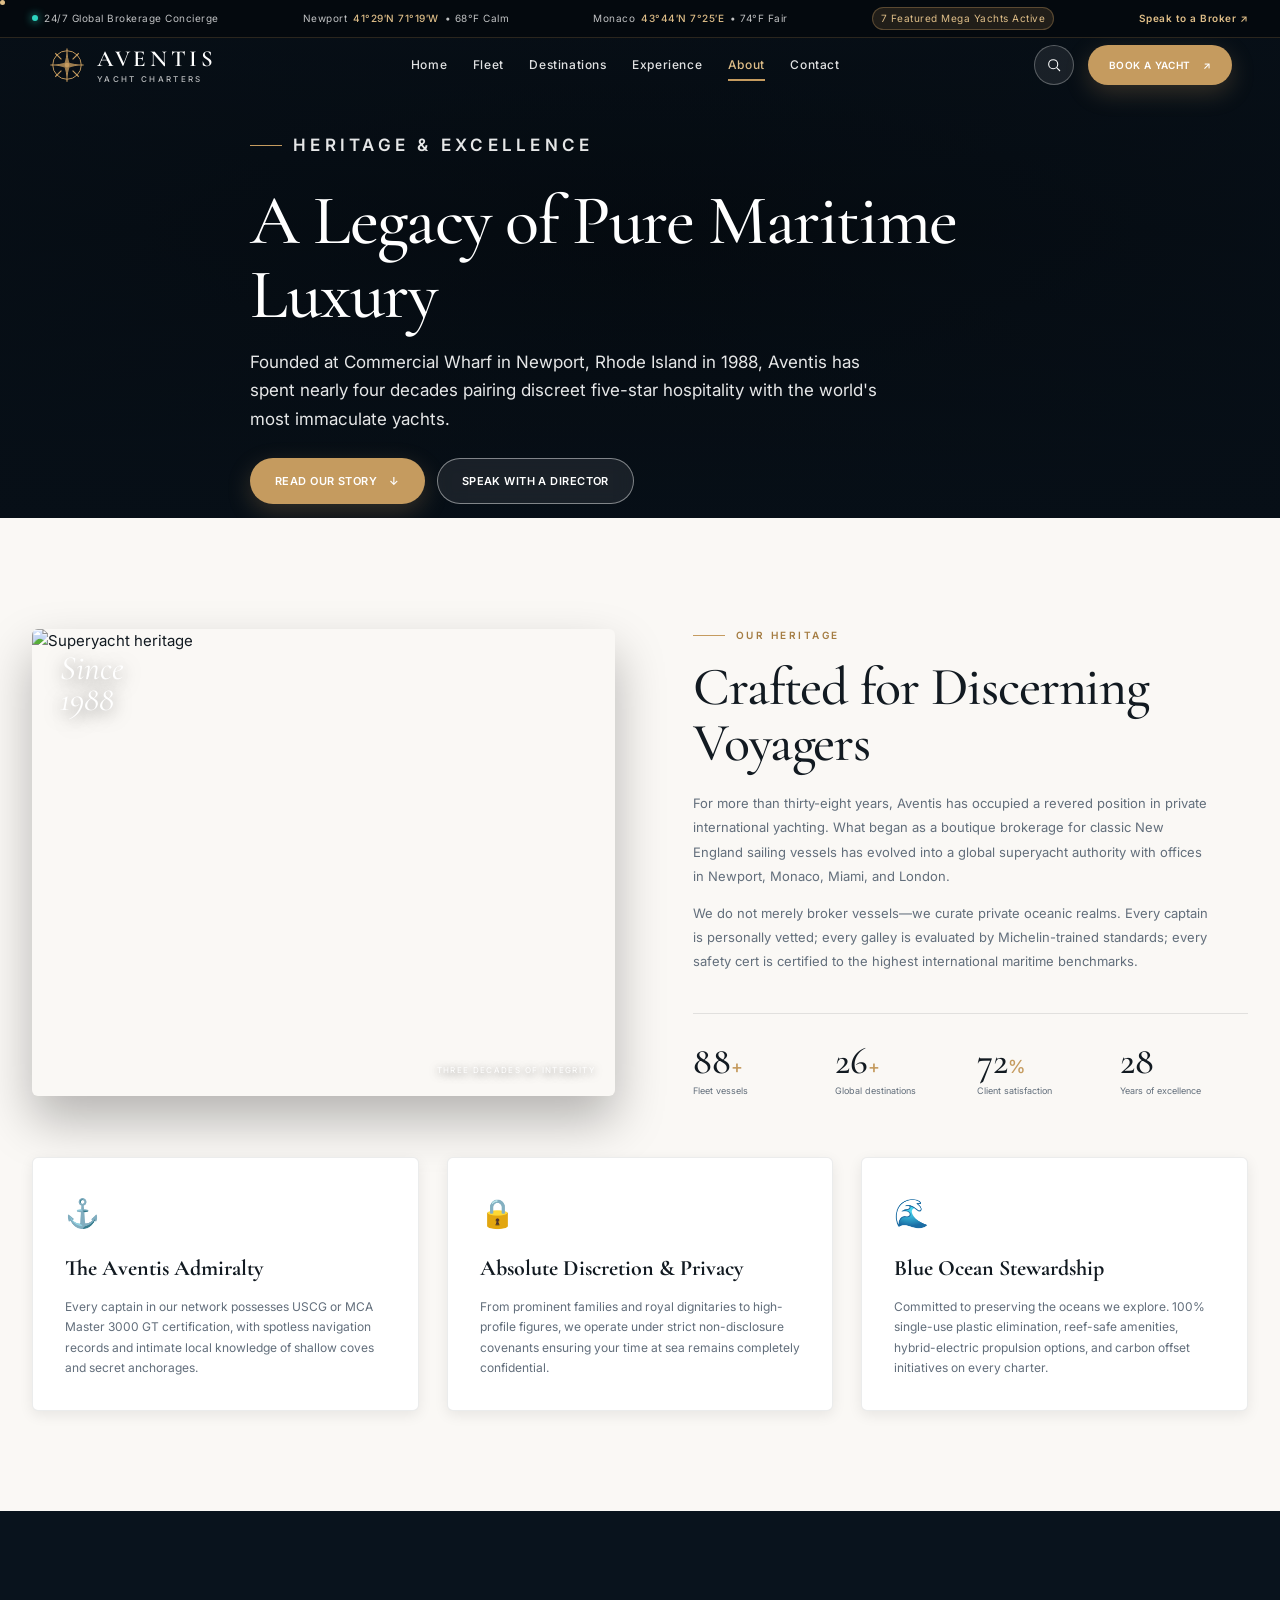
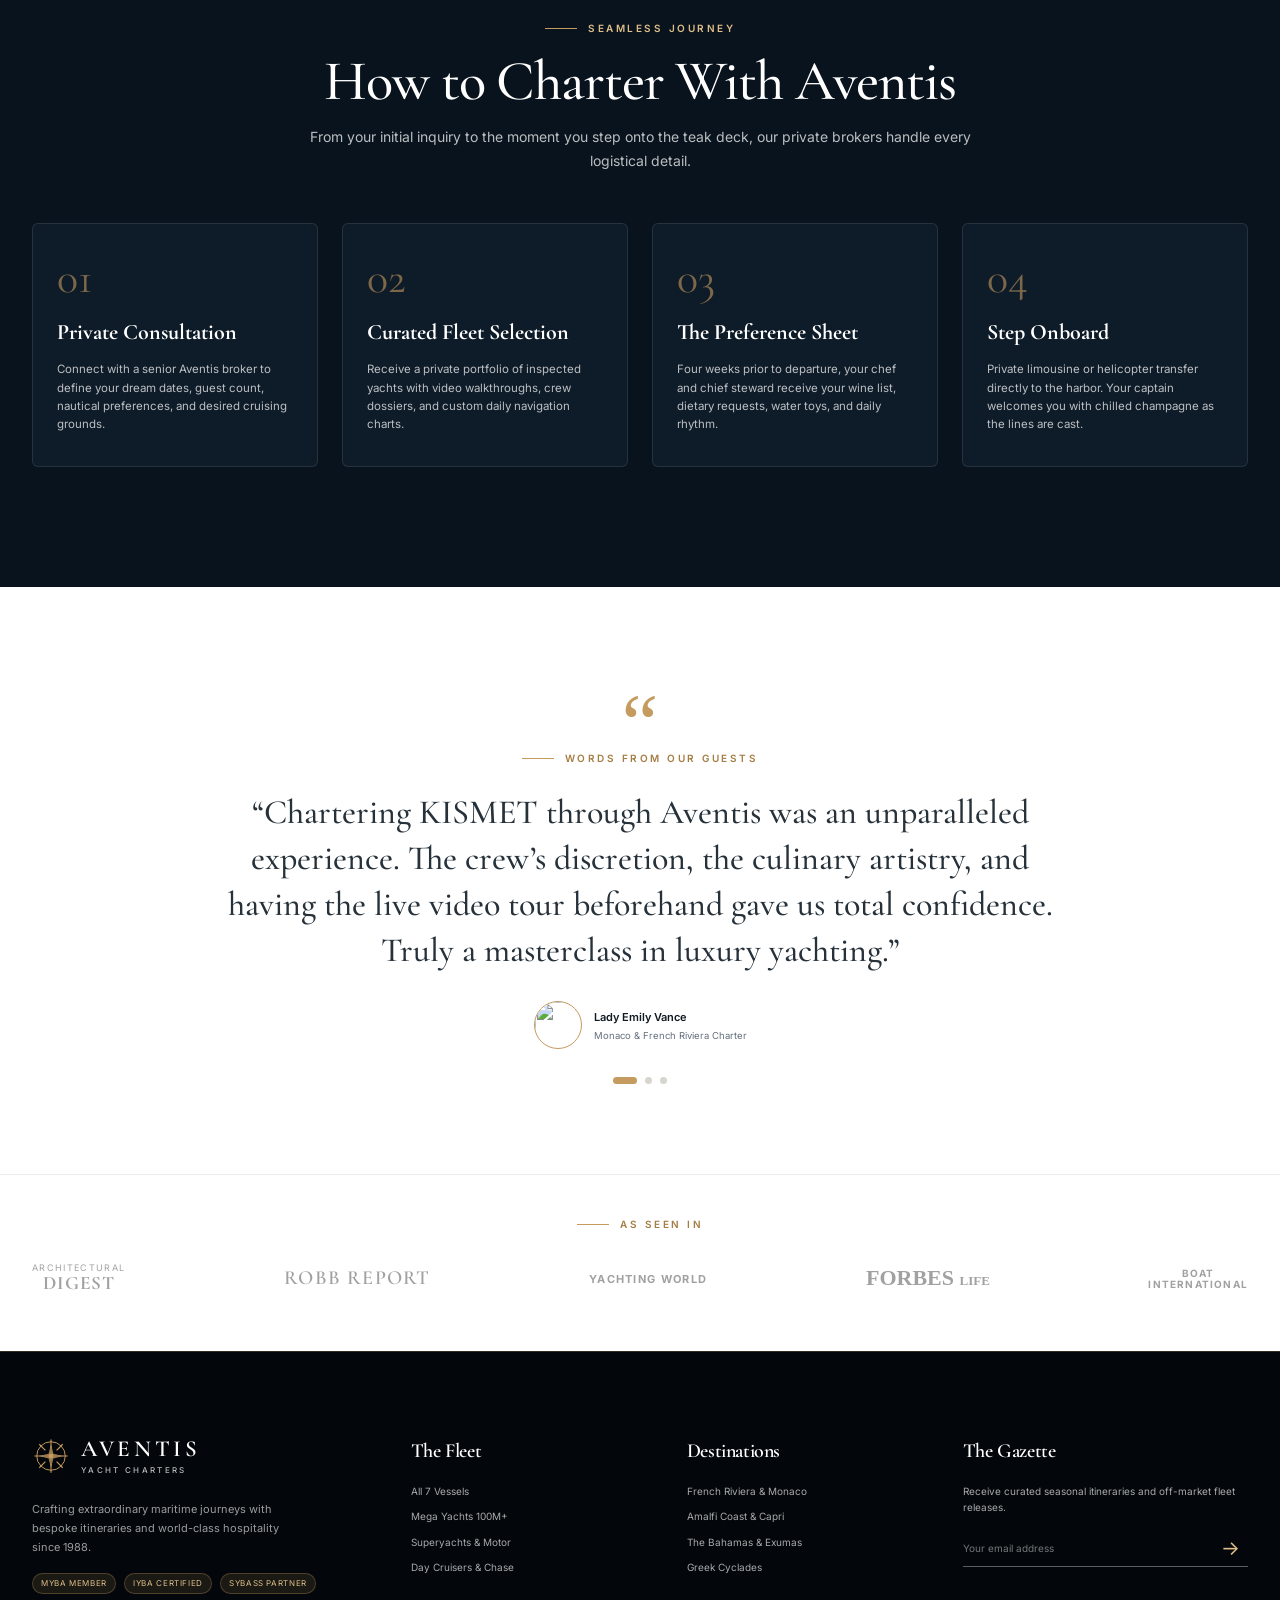
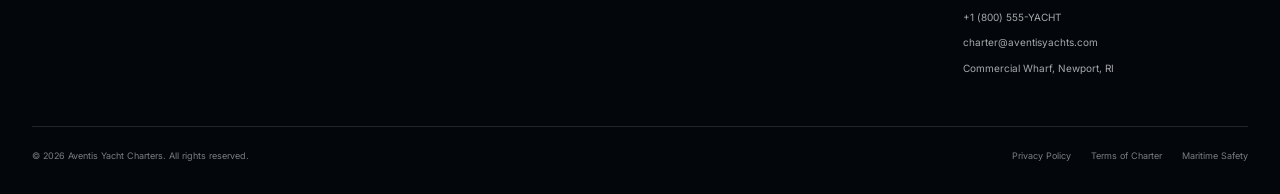
==== commit 40615f95: "Add Android app build workflow Co-authored-by: Copilot <223556219+Copilot@users.noreply.github.com>" ====
--- a/about.html
+++ b/about.html
@@ -4,7 +4,12 @@
   <meta charset="utf-8">
   <meta name="viewport" content="width=device-width, initial-scale=1">
   <meta name="theme-color" content="#070f17">
+  <meta name="apple-mobile-web-app-capable" content="yes">
+  <meta name="apple-mobile-web-app-status-bar-style" content="black-translucent">
   <meta name="description" content="Discover the Aventis heritage. Established in 1988, setting the benchmark for luxury private yacht charters, master captain standards, and blue ocean stewardship.">
+  <link rel="manifest" href="manifest.webmanifest">
+  <link rel="icon" href="icons/icon-192.png" type="image/png">
+  <link rel="apple-touch-icon" href="icons/apple-touch-icon.png">
   <title>About Us — The Aventis Heritage &amp; Admiralty Standards</title>
   <link rel="preconnect" href="https://fonts.googleapis.com">
   <link rel="preconnect" href="https://fonts.gstatic.com" crossorigin>
@@ -344,4 +349,3 @@
   </dialog>
 </body>
 </html>
-
